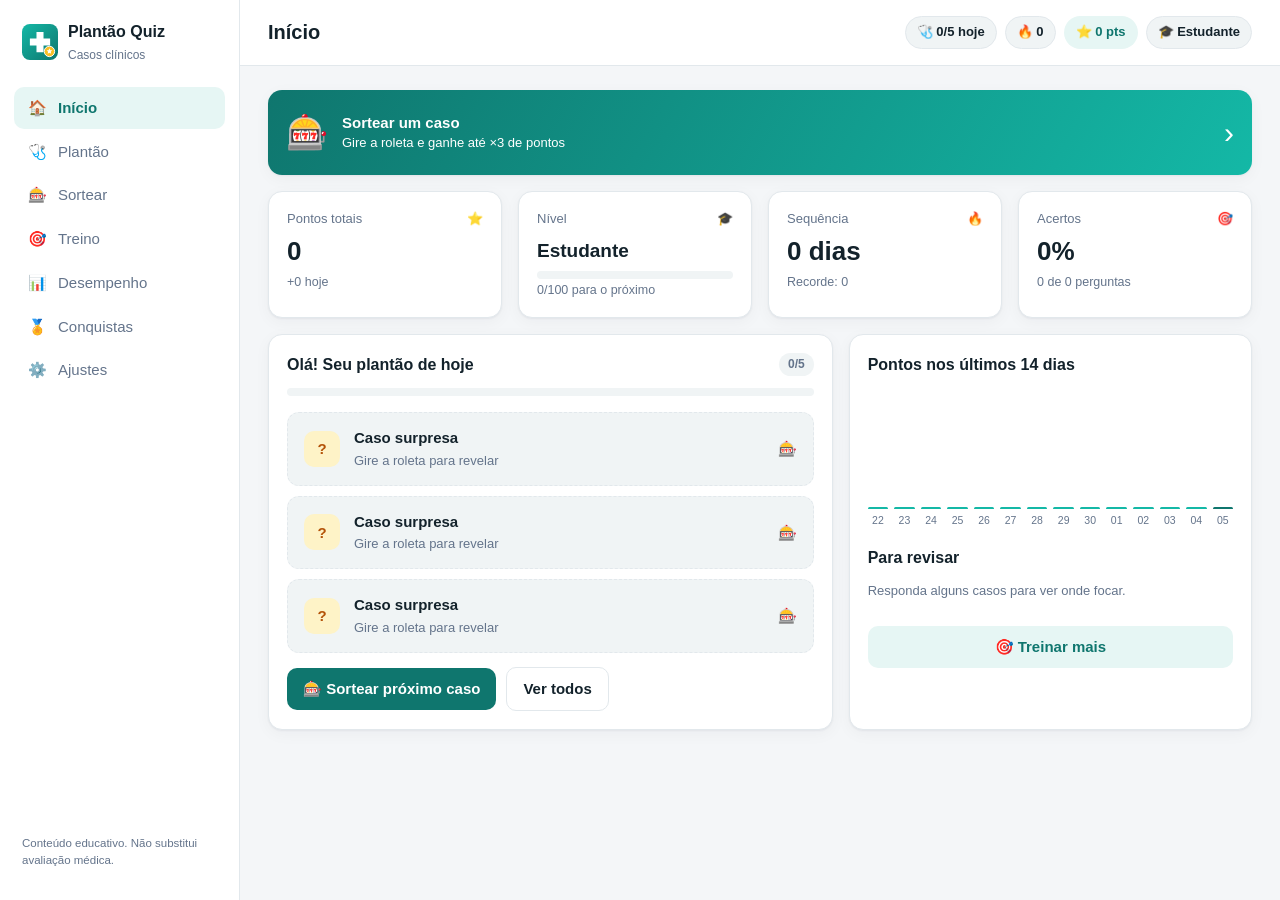
==== medicina/index.html @ 09fc54ce "Adiciona app de medicina (Plantão Quiz) na pasta medicina, separado do Desafio de Pontos Co-Authored" ====
<!DOCTYPE html>
<html lang="pt-BR">
<head>
  <meta charset="UTF-8" />
  <meta name="viewport" content="width=device-width, initial-scale=1, viewport-fit=cover" />
  <title>Plantão Quiz — Casos Clínicos</title>
  <meta name="description" content="Jogo de casos clínicos: resolva casos médicos todo dia e ganhe pontos." />
  <meta name="theme-color" content="#0f766e" />
  <meta name="apple-mobile-web-app-capable" content="yes" />
  <meta name="mobile-web-app-capable" content="yes" />
  <meta name="apple-mobile-web-app-status-bar-style" content="default" />
  <meta name="apple-mobile-web-app-title" content="Plantão" />
  <link rel="manifest" href="manifest.webmanifest" />
  <link rel="icon" href="icons/icon.svg" type="image/svg+xml" />
  <link rel="apple-touch-icon" href="icons/icon-180.png" />
  <link rel="stylesheet" href="style.css" />
</head>
<body>
  <div class="layout">
    <aside class="sidebar">
      <div class="brand">
        <img src="icons/icon.svg" alt="" width="36" height="36" />
        <div>
          <strong>Plantão Quiz</strong>
          <small>Casos clínicos</small>
        </div>
      </div>
      <nav id="nav" class="nav">
        <a href="#/inicio" data-route="inicio"><span>🏠</span>Início</a>
        <a href="#/plantao" data-route="plantao"><span>🩺</span>Plantão</a>
        <a href="#/sorteio" data-route="sorteio" class="nav-spin"><span>🎰</span>Sortear</a>
        <a href="#/treino" data-route="treino"><span>🎯</span>Treino</a>
        <a href="#/desempenho" data-route="desempenho"><span>📊</span>Desempenho</a>
        <a href="#/conquistas" data-route="conquistas"><span>🏅</span>Conquistas</a>
        <a href="#/ajustes" data-route="ajustes"><span>⚙️</span>Ajustes</a>
      </nav>
      <p class="disclaimer">Conteúdo educativo. Não substitui avaliação médica.</p>
    </aside>

    <div class="main">
      <header class="topbar">
        <h1 id="pageTitle">Início</h1>
        <div id="chips" class="chips"></div>
        <a href="#/ajustes" class="gear" aria-label="Ajustes">⚙️</a>
      </header>
      <main id="view" class="view"></main>
    </div>
  </div>

  <div id="toasts" class="toasts" aria-live="polite"></div>

  <dialog id="confirm">
    <form method="dialog" class="sheet">
      <p id="confirmText"></p>
      <div class="sheet-actions">
        <button value="cancel" class="btn ghost">Cancelar</button>
        <button value="ok" class="btn danger">Confirmar</button>
      </div>
    </form>
  </dialog>

  <script src="cases.js"></script>
  <script src="app.js"></script>
</body>
</html>
---- medicina/style.css ----
:root {
  --bg: #f4f6f8;
  --panel: #ffffff;
  --panel-2: #f0f4f5;
  --line: #e2e8ec;
  --text: #13222b;
  --muted: #64748b;
  --primary: #0f766e;
  --primary-2: #14b8a6;
  --primary-soft: #e6f6f4;
  --good: #16a34a;
  --good-soft: #e8f7ee;
  --bad: #dc2626;
  --bad-soft: #fdecec;
  --warn: #d97706;
  --warn-soft: #fef4e6;
  --radius: 14px;
  --shadow: 0 1px 2px rgba(15, 23, 42, .05), 0 4px 16px rgba(15, 23, 42, .04);
}

* { box-sizing: border-box; }
html, body { margin: 0; }
body {
  background: var(--bg);
  color: var(--text);
  font-family: "Inter", -apple-system, BlinkMacSystemFont, "Segoe UI", Roboto, sans-serif;
  font-size: 15px;
  line-height: 1.45;
  -webkit-tap-highlight-color: transparent;
}
a { color: inherit; }

/* ---------- Layout ---------- */
.layout { display: flex; min-height: 100vh; }
.sidebar {
  width: 240px; flex-shrink: 0;
  background: var(--panel);
  border-right: 1px solid var(--line);
  padding: 20px 14px;
  position: sticky; top: 0; height: 100vh;
  display: flex; flex-direction: column; gap: 22px;
}
.brand { display: flex; align-items: center; gap: 10px; padding: 0 8px; }
.brand strong { display: block; font-size: 16px; }
.brand small { color: var(--muted); font-size: 12px; }
.nav { display: flex; flex-direction: column; gap: 2px; }
.nav a {
  display: flex; align-items: center; gap: 10px;
  padding: 10px 12px; border-radius: 10px;
  text-decoration: none; color: var(--muted); font-weight: 500;
}
.nav a span { width: 22px; text-align: center; }
.nav a:hover { background: var(--panel-2); color: var(--text); }
.nav a.active { background: var(--primary-soft); color: var(--primary); font-weight: 600; }
.disclaimer { margin-top: auto; font-size: 11.5px; color: var(--muted); padding: 0 8px; }

.main { flex: 1; min-width: 0; }
.topbar {
  display: flex; align-items: center; justify-content: space-between; gap: 12px;
  padding: calc(16px + env(safe-area-inset-top)) 28px 16px;
  background: var(--panel); border-bottom: 1px solid var(--line);
  position: sticky; top: 0; z-index: 5;
}
.topbar h1 { margin: 0; font-size: 20px; }
.chips { display: flex; gap: 8px; flex-wrap: wrap; justify-content: flex-end; }
.chip {
  display: inline-flex; align-items: center; gap: 6px;
  padding: 6px 11px; border-radius: 999px;
  background: var(--panel-2); border: 1px solid var(--line);
  font-size: 13px; font-weight: 600; white-space: nowrap;
}
.chip.primary { background: var(--primary-soft); color: var(--primary); border-color: transparent; }
.view { padding: 24px 28px 40px; max-width: 1100px; }

/* ---------- Components ---------- */
.grid { display: grid; gap: 16px; }
.grid.kpis { grid-template-columns: repeat(4, minmax(0, 1fr)); }
.grid.two { grid-template-columns: 1.4fr 1fr; }
.card {
  background: var(--panel); border: 1px solid var(--line);
  border-radius: var(--radius); box-shadow: var(--shadow);
  padding: 18px;
}
.card h2 { margin: 0 0 12px; font-size: 16px; }
.card h3 { margin: 0 0 6px; font-size: 15px; }
.muted { color: var(--muted); }
.small { font-size: 13px; }
.kpi .label { color: var(--muted); font-size: 13px; display: flex; justify-content: space-between; }
.kpi .value { font-size: 26px; font-weight: 700; margin-top: 4px; }
.kpi .sub { font-size: 12.5px; color: var(--muted); margin-top: 2px; }

.btn {
  font: inherit; font-weight: 600;
  border: 0; border-radius: 10px;
  padding: 10px 16px; cursor: pointer;
  background: var(--primary); color: #fff;
  display: inline-flex; align-items: center; gap: 8px; justify-content: center;
  text-decoration: none; touch-action: manipulation;
}
.btn:hover { filter: brightness(1.06); }
.btn:active { transform: scale(.98); }
.btn:disabled { opacity: .45; cursor: default; }
.btn.ghost { background: var(--panel); color: var(--text); border: 1px solid var(--line); }
.btn.soft { background: var(--primary-soft); color: var(--primary); }
.btn.danger { background: var(--bad); }
.btn.block { width: 100%; }
.row { display: flex; gap: 10px; align-items: center; flex-wrap: wrap; }
.spacer { flex: 1; }

.progress { height: 8px; background: var(--panel-2); border-radius: 999px; overflow: hidden; }
.progress > i { display: block; height: 100%; background: linear-gradient(90deg, var(--primary), var(--primary-2)); border-radius: inherit; transition: width .4s; }

.badge {
  display: inline-block; padding: 3px 9px; border-radius: 999px;
  font-size: 12px; font-weight: 600; background: var(--panel-2); color: var(--muted);
}
.badge.esp { background: var(--primary-soft); color: var(--primary); }
.badge.d1 { background: var(--good-soft); color: var(--good); }
.badge.d2 { background: var(--warn-soft); color: var(--warn); }
.badge.d3 { background: var(--bad-soft); color: var(--bad); }
.badge.ok { background: var(--good-soft); color: var(--good); }

/* Case list */
.case-list { display: flex; flex-direction: column; gap: 10px; }
.case-item {
  display: flex; align-items: center; gap: 14px;
  padding: 14px 16px; border: 1px solid var(--line); border-radius: 12px;
  background: var(--panel); cursor: pointer; text-align: left; width: 100%;
  font: inherit; color: inherit;
}
.case-item:hover { border-color: var(--primary-2); }
.case-item .num {
  width: 36px; height: 36px; border-radius: 10px; flex-shrink: 0;
  display: grid; place-items: center; font-weight: 700;
  background: var(--panel-2); color: var(--muted);
}
.case-item.done .num { background: var(--good-soft); color: var(--good); }
.case-item .info { flex: 1; min-width: 0; }
.case-item .info strong { display: block; }
.case-item .meta { display: flex; gap: 6px; flex-wrap: wrap; margin-top: 4px; }
.case-item .pts { font-weight: 700; color: var(--primary); white-space: nowrap; }

/* Case player */
.case-head { display: flex; gap: 8px; flex-wrap: wrap; margin-bottom: 8px; }
.patient { font-size: 18px; font-weight: 700; margin: 4px 0 6px; }
.vitals { display: grid; grid-template-columns: repeat(5, minmax(0, 1fr)); gap: 8px; margin: 14px 0; }
.vital { background: var(--panel-2); border-radius: 10px; padding: 8px 10px; }
.vital small { display: block; color: var(--muted); font-size: 11.5px; }
.vital b { font-size: 14px; }
.exams { margin: 0; padding-left: 18px; }
.exams li { margin: 3px 0; }

.qhead { display: flex; justify-content: space-between; align-items: center; gap: 10px; margin-bottom: 10px; }
.question { font-size: 17px; font-weight: 600; margin: 0 0 14px; }
.options { display: flex; flex-direction: column; gap: 10px; }
.option {
  font: inherit; text-align: left; cursor: pointer;
  padding: 13px 14px; border-radius: 12px;
  border: 1.5px solid var(--line); background: var(--panel); color: var(--text);
  display: flex; gap: 12px; align-items: flex-start;
}
.option .letter {
  width: 26px; height: 26px; border-radius: 8px; flex-shrink: 0;
  display: grid; place-items: center; font-weight: 700; font-size: 13px;
  background: var(--panel-2); color: var(--muted);
}
.option:hover:not(:disabled) { border-color: var(--primary-2); background: var(--primary-soft); }
.option:disabled { cursor: default; }
.option.correct { border-color: var(--good); background: var(--good-soft); }
.option.correct .letter { background: var(--good); color: #fff; }
.option.wrong { border-color: var(--bad); background: var(--bad-soft); }
.option.wrong .letter { background: var(--bad); color: #fff; }
.option.hidden-op { opacity: .35; text-decoration: line-through; }

.feedback { margin-top: 14px; padding: 14px; border-radius: 12px; }
.feedback.ok { background: var(--good-soft); }
.feedback.no { background: var(--bad-soft); }
.feedback strong { display: block; margin-bottom: 4px; }

.result-hero { text-align: center; padding: 26px 18px; }
.result-hero .big { font-size: 44px; font-weight: 800; color: var(--primary); }

/* Bars (history) */
.bars { display: flex; align-items: flex-end; gap: 6px; height: 140px; padding-top: 8px; }
.bars .bar { flex: 1; display: flex; flex-direction: column; align-items: center; gap: 4px; height: 100%; justify-content: flex-end; }
.bars .bar i { width: 100%; max-width: 28px; background: var(--primary-2); border-radius: 6px 6px 2px 2px; min-height: 2px; }
.bars .bar.today i { background: var(--primary); }
.bars .bar small { font-size: 10.5px; color: var(--muted); }

table { width: 100%; border-collapse: collapse; }
th, td { text-align: left; padding: 10px 8px; border-bottom: 1px solid var(--line); font-size: 14px; }
th { color: var(--muted); font-weight: 600; font-size: 12.5px; text-transform: uppercase; letter-spacing: .03em; }
td .progress { min-width: 80px; }

.badges { display: grid; grid-template-columns: repeat(auto-fill, minmax(200px, 1fr)); gap: 12px; }
.ach { display: flex; gap: 12px; align-items: center; }
.ach .ico { font-size: 28px; width: 48px; height: 48px; border-radius: 12px; display: grid; place-items: center; background: var(--primary-soft); }
.ach.locked { opacity: .45; filter: grayscale(1); }

.filters { display: flex; gap: 8px; flex-wrap: wrap; margin-bottom: 14px; }
.filter { font: inherit; font-size: 13px; padding: 7px 12px; border-radius: 999px; border: 1px solid var(--line); background: var(--panel); cursor: pointer; color: var(--text); }
.filter.active { background: var(--primary); border-color: var(--primary); color: #fff; }

label.field { display: block; margin-bottom: 14px; font-weight: 600; font-size: 14px; }
label.field input, label.field select {
  display: block; width: 100%; margin-top: 6px;
  font: inherit; font-size: 16px; padding: 10px 12px;
  border-radius: 10px; border: 1px solid var(--line); background: var(--panel); color: var(--text);
}

dialog { border: 0; border-radius: 16px; padding: 0; max-width: 92vw; width: 380px; box-shadow: 0 20px 60px rgba(0,0,0,.2); }
dialog::backdrop { background: rgba(15, 23, 42, .45); }
.sheet { padding: 20px; }
.sheet p { margin: 0 0 16px; }
.sheet-actions { display: flex; gap: 10px; justify-content: flex-end; }

.toasts { position: fixed; right: 18px; bottom: 18px; display: flex; flex-direction: column; gap: 8px; z-index: 50; }
.toast {
  background: var(--text); color: #fff; padding: 12px 16px; border-radius: 12px;
  box-shadow: 0 10px 30px rgba(0,0,0,.2); font-weight: 600; font-size: 14px;
  animation: pop .25s ease-out;
}
@keyframes pop { from { transform: translateY(10px); opacity: 0; } }

.empty { text-align: center; padding: 30px; color: var(--muted); }

/* ---------- Mobile ---------- */
@media (max-width: 860px) {
  .grid.kpis { grid-template-columns: repeat(2, minmax(0, 1fr)); }
  .grid.two { grid-template-columns: 1fr; }
  .vitals { grid-template-columns: repeat(3, minmax(0, 1fr)); }
}
@media (max-width: 720px) {
  .sidebar {
    position: fixed; bottom: 0; left: 0; right: 0; top: auto;
    width: auto; height: auto; padding: 6px 6px calc(6px + env(safe-area-inset-bottom));
    border-right: 0; border-top: 1px solid var(--line); z-index: 20;
  }
  .brand, .disclaimer { display: none; }
  .nav { flex-direction: row; justify-content: space-around; }
  .nav a { flex-direction: column; gap: 2px; font-size: 10.5px; padding: 6px 4px; flex: 1; text-align: center; }
  .nav a span { font-size: 18px; }
  .nav a[data-route="conquistas"], .nav a[data-route="ajustes"] { display: none; }
  .topbar { padding: calc(12px + env(safe-area-inset-top)) 16px 12px; }
  .topbar h1 { font-size: 17px; }
  .chip.hide-sm { display: none; }
  .view { padding: 16px 14px 100px; }
  .kpi .value { font-size: 22px; }
  .toasts { left: 14px; right: 14px; bottom: 84px; }
}

/* ---------- Roleta ---------- */
.wheel-card { max-width: 520px; margin: 0 auto; }
.seg-tabs { display: flex; background: var(--panel-2); border-radius: 12px; padding: 4px; gap: 4px; }
.seg-tabs a { flex: 1; text-align: center; padding: 9px; border-radius: 9px; text-decoration: none; font-weight: 600; color: var(--muted); }
.seg-tabs a.active { background: var(--panel); color: var(--primary); box-shadow: var(--shadow); }
.wheel-wrap { position: relative; width: min(84vw, 380px); aspect-ratio: 1; margin: 18px auto 10px; }
.wheel-wrap svg { width: 100%; height: 100%; display: block; border-radius: 50%; box-shadow: 0 10px 30px rgba(15, 118, 110, .25); transition: transform 4.2s cubic-bezier(.12, .7, .08, 1); }
.wheel-wrap .pointer {
  position: absolute; top: -10px; left: 50%; transform: translateX(-50%); z-index: 2;
  width: 0; height: 0; border-left: 16px solid transparent; border-right: 16px solid transparent; border-top: 30px solid #fbbf24;
  filter: drop-shadow(0 2px 3px rgba(0,0,0,.3));
}
.spin-btn {
  position: absolute; top: 50%; left: 50%; transform: translate(-50%, -50%);
  width: 26%; aspect-ratio: 1; border-radius: 50%; border: 5px solid #fff;
  background: radial-gradient(circle at 35% 30%, #fde68a, #f59e0b); color: #7c2d12;
  font: inherit; font-weight: 800; font-size: clamp(12px, 3.6vw, 17px); letter-spacing: .04em; cursor: pointer;
  box-shadow: 0 6px 16px rgba(0,0,0,.25);
}
.spin-btn:active:not(:disabled) { transform: translate(-50%, -50%) scale(.94); }
.spin-btn:disabled { filter: grayscale(.5); opacity: .8; cursor: default; }
.draw { text-align: center; padding: 16px; border-radius: 14px; background: var(--primary-soft); margin-top: 8px; }
.draw.pop { animation: drawpop .45s cubic-bezier(.2, 1.6, .4, 1); }
@keyframes drawpop { from { transform: scale(.7); opacity: 0; } }
.draw-esp { font-size: 20px; font-weight: 800; color: var(--primary); margin: 4px 0 6px; }
.draw .meta { display: flex; gap: 6px; }
.luck { display: inline-block; margin-top: 4px; padding: 6px 14px; border-radius: 999px; font-weight: 800; background: #fff; }
.luck.l2 { background: #fef3c7; color: #b45309; }
.luck.l3 { background: linear-gradient(90deg, #fde68a, #f472b6); color: #831843; }

.case-item.mystery { border-style: dashed; background: var(--panel-2); }
.case-item.mystery .num { background: #fef3c7; color: #b45309; }

.spin-banner {
  display: flex; align-items: center; gap: 14px; margin-bottom: 16px; text-decoration: none;
  background: linear-gradient(120deg, #0f766e, #14b8a6); color: #fff; border: 0;
}
.spin-banner .spin-emoji { font-size: 34px; }
.spin-banner .go { font-size: 30px; font-weight: 300; }
.install { display: flex; align-items: center; gap: 12px; margin-bottom: 16px; border-color: var(--primary-2); }
.install > div { flex: 1; }

.gear { display: none; text-decoration: none; font-size: 20px; padding: 4px; }

@media (max-width: 720px) {
  .gear { display: block; }
  .topbar { gap: 8px; }
  .topbar h1 { flex: 1; }
  .nav a.nav-spin { position: relative; color: #fff !important; background: none !important; }
  .nav a.nav-spin span {
    width: 54px; height: 54px; border-radius: 50%; margin-top: -26px;
    display: grid; place-items: center; font-size: 26px;
    background: linear-gradient(135deg, #14b8a6, #0f766e); border: 4px solid var(--panel);
    box-shadow: 0 6px 16px rgba(15, 118, 110, .4);
  }
  .nav a.nav-spin { color: var(--primary) !important; font-weight: 700; }
  .nav a.active.nav-spin span { background: linear-gradient(135deg, #f59e0b, #f97316); }
  .option { padding: 14px 12px; min-height: 52px; }
  .btn { min-height: 46px; }
  .wheel-card { padding: 14px; }
}
@media (max-width: 720px) {
  html { scroll-padding-bottom: 120px; scroll-padding-top: 80px; }
  .view { padding-bottom: 120px; }
}
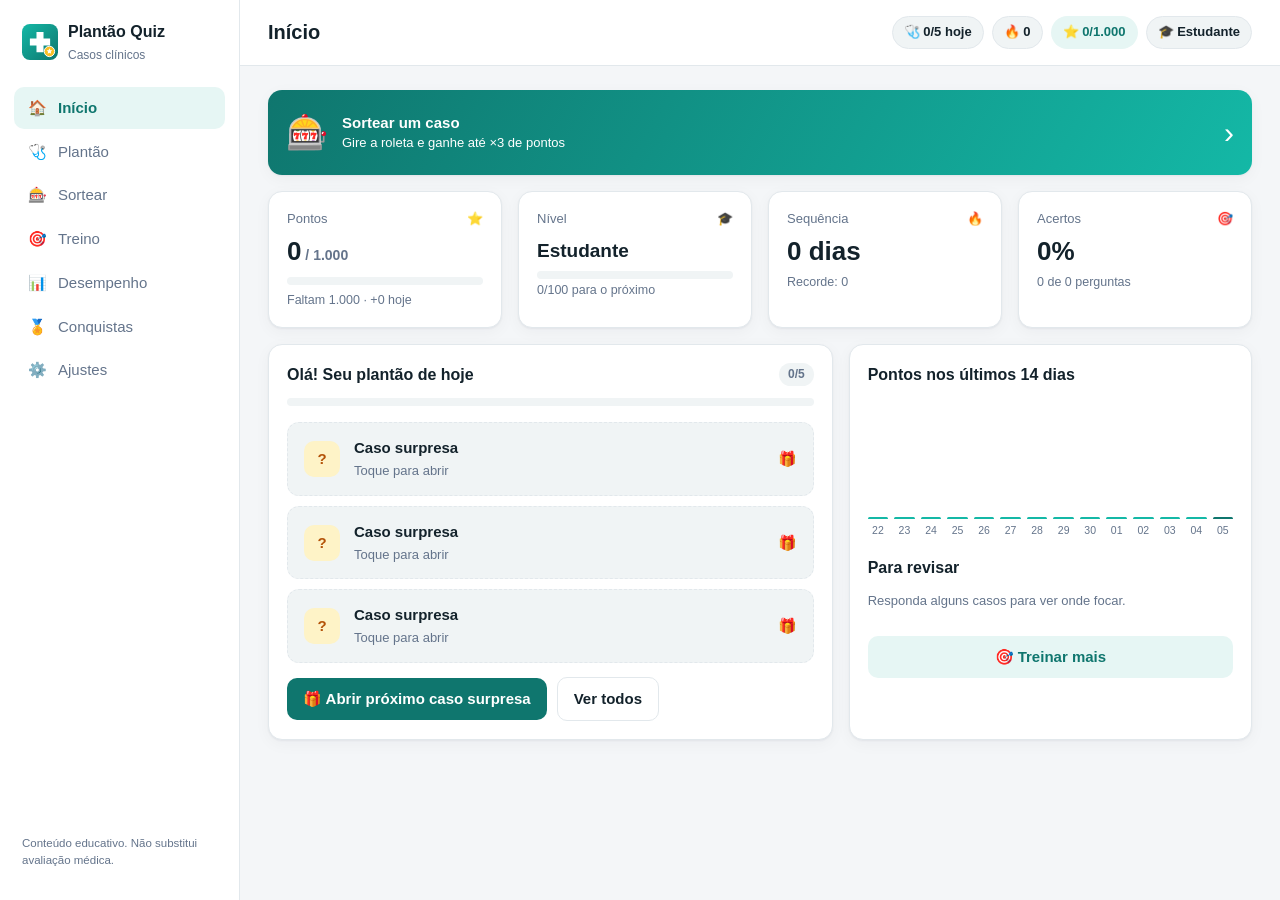
==== commit aadff01f: "Medicina: volta o caso surpresa que abre direto, casos variam todo dia e atualizações aparecem na ho" ====
--- a/medicina/index.html
+++ b/medicina/index.html
@@ -13,7 +13,7 @@
   <link rel="manifest" href="manifest.webmanifest" />
   <link rel="icon" href="icons/icon.svg" type="image/svg+xml" />
   <link rel="apple-touch-icon" href="icons/icon-180.png" />
-  <link rel="stylesheet" href="style.css" />
+  <link rel="stylesheet" href="style.css?v=4" />
 </head>
 <body>
   <div class="layout">
@@ -59,7 +59,7 @@
     </form>
   </dialog>
 
-  <script src="cases.js"></script>
-  <script src="app.js"></script>
+  <script src="cases.js?v=4"></script>
+  <script src="app.js?v=4"></script>
 </body>
 </html>
--- a/medicina/style.css
+++ b/medicina/style.css
@@ -314,3 +314,8 @@
   html { scroll-padding-bottom: 120px; scroll-padding-top: 80px; }
   .view { padding-bottom: 120px; }
 }
+
+/* Caso surpresa revelado */
+.card.reveal { animation: drawpop .5s cubic-bezier(.2, 1.6, .4, 1); }
+.reveal-tag { display: inline-block; margin-bottom: 10px; padding: 6px 12px; border-radius: 999px; background: #fef3c7; color: #b45309; font-weight: 700; font-size: 13px; }
+@media (prefers-reduced-motion: reduce) { .card.reveal, .draw.pop { animation: none; } }
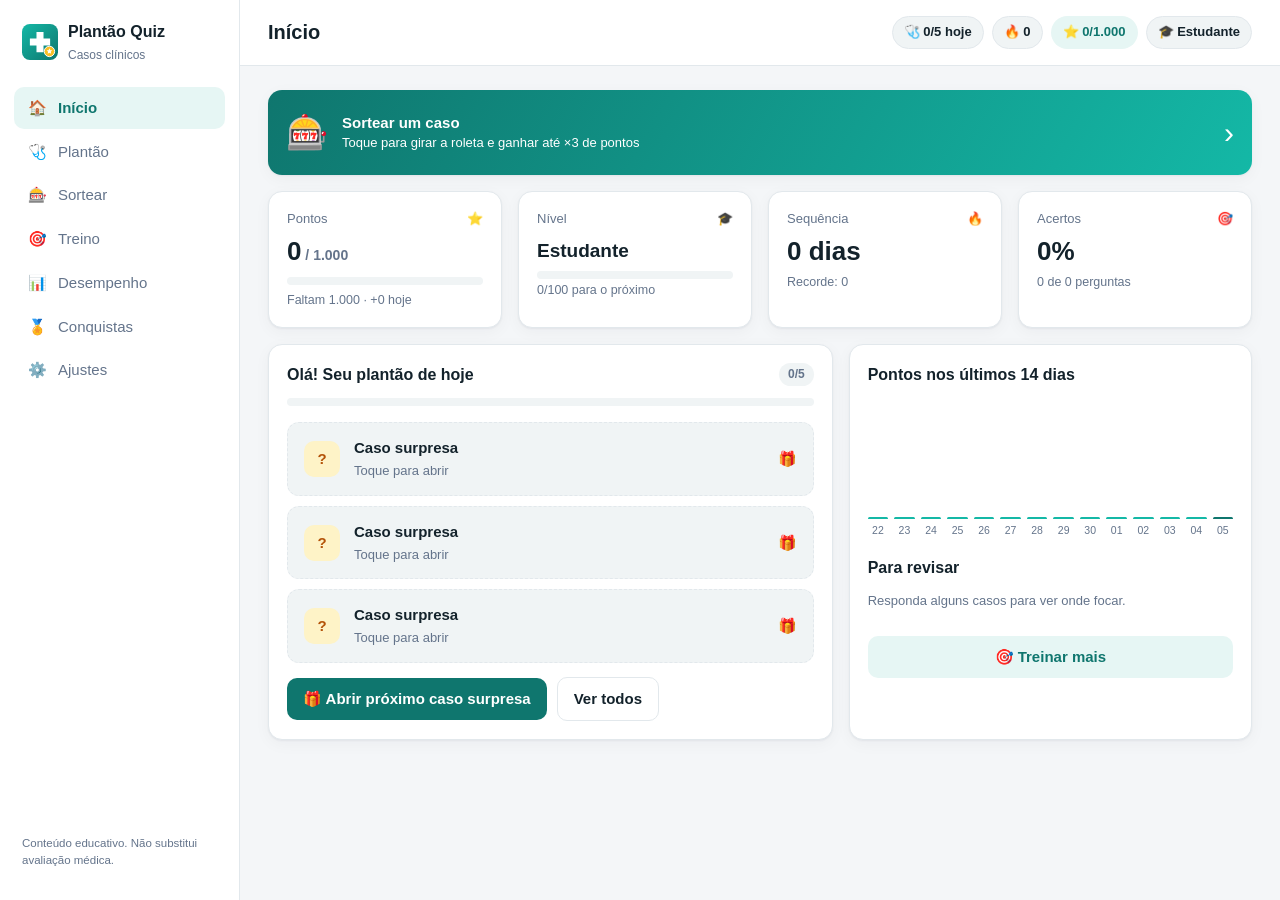
==== commit 39a1c4f4: "Medicina: botão Sortear do início já gira a roleta Co-Authored-By: Claude Opus 5.5 <noreply@anthropi" ====
--- a/medicina/index.html
+++ b/medicina/index.html
@@ -13,7 +13,7 @@
   <link rel="manifest" href="manifest.webmanifest" />
   <link rel="icon" href="icons/icon.svg" type="image/svg+xml" />
   <link rel="apple-touch-icon" href="icons/icon-180.png" />
-  <link rel="stylesheet" href="style.css?v=4" />
+  <link rel="stylesheet" href="style.css?v=5" />
 </head>
 <body>
   <div class="layout">
@@ -28,7 +28,7 @@
       <nav id="nav" class="nav">
         <a href="#/inicio" data-route="inicio"><span>🏠</span>Início</a>
         <a href="#/plantao" data-route="plantao"><span>🩺</span>Plantão</a>
-        <a href="#/sorteio" data-route="sorteio" class="nav-spin"><span>🎰</span>Sortear</a>
+        <a href="#/sorteio/girar" data-route="sorteio" class="nav-spin"><span>🎰</span>Sortear</a>
         <a href="#/treino" data-route="treino"><span>🎯</span>Treino</a>
         <a href="#/desempenho" data-route="desempenho"><span>📊</span>Desempenho</a>
         <a href="#/conquistas" data-route="conquistas"><span>🏅</span>Conquistas</a>
@@ -59,7 +59,7 @@
     </form>
   </dialog>
 
-  <script src="cases.js?v=4"></script>
-  <script src="app.js?v=4"></script>
+  <script src="cases.js?v=5"></script>
+  <script src="app.js?v=5"></script>
 </body>
 </html>
